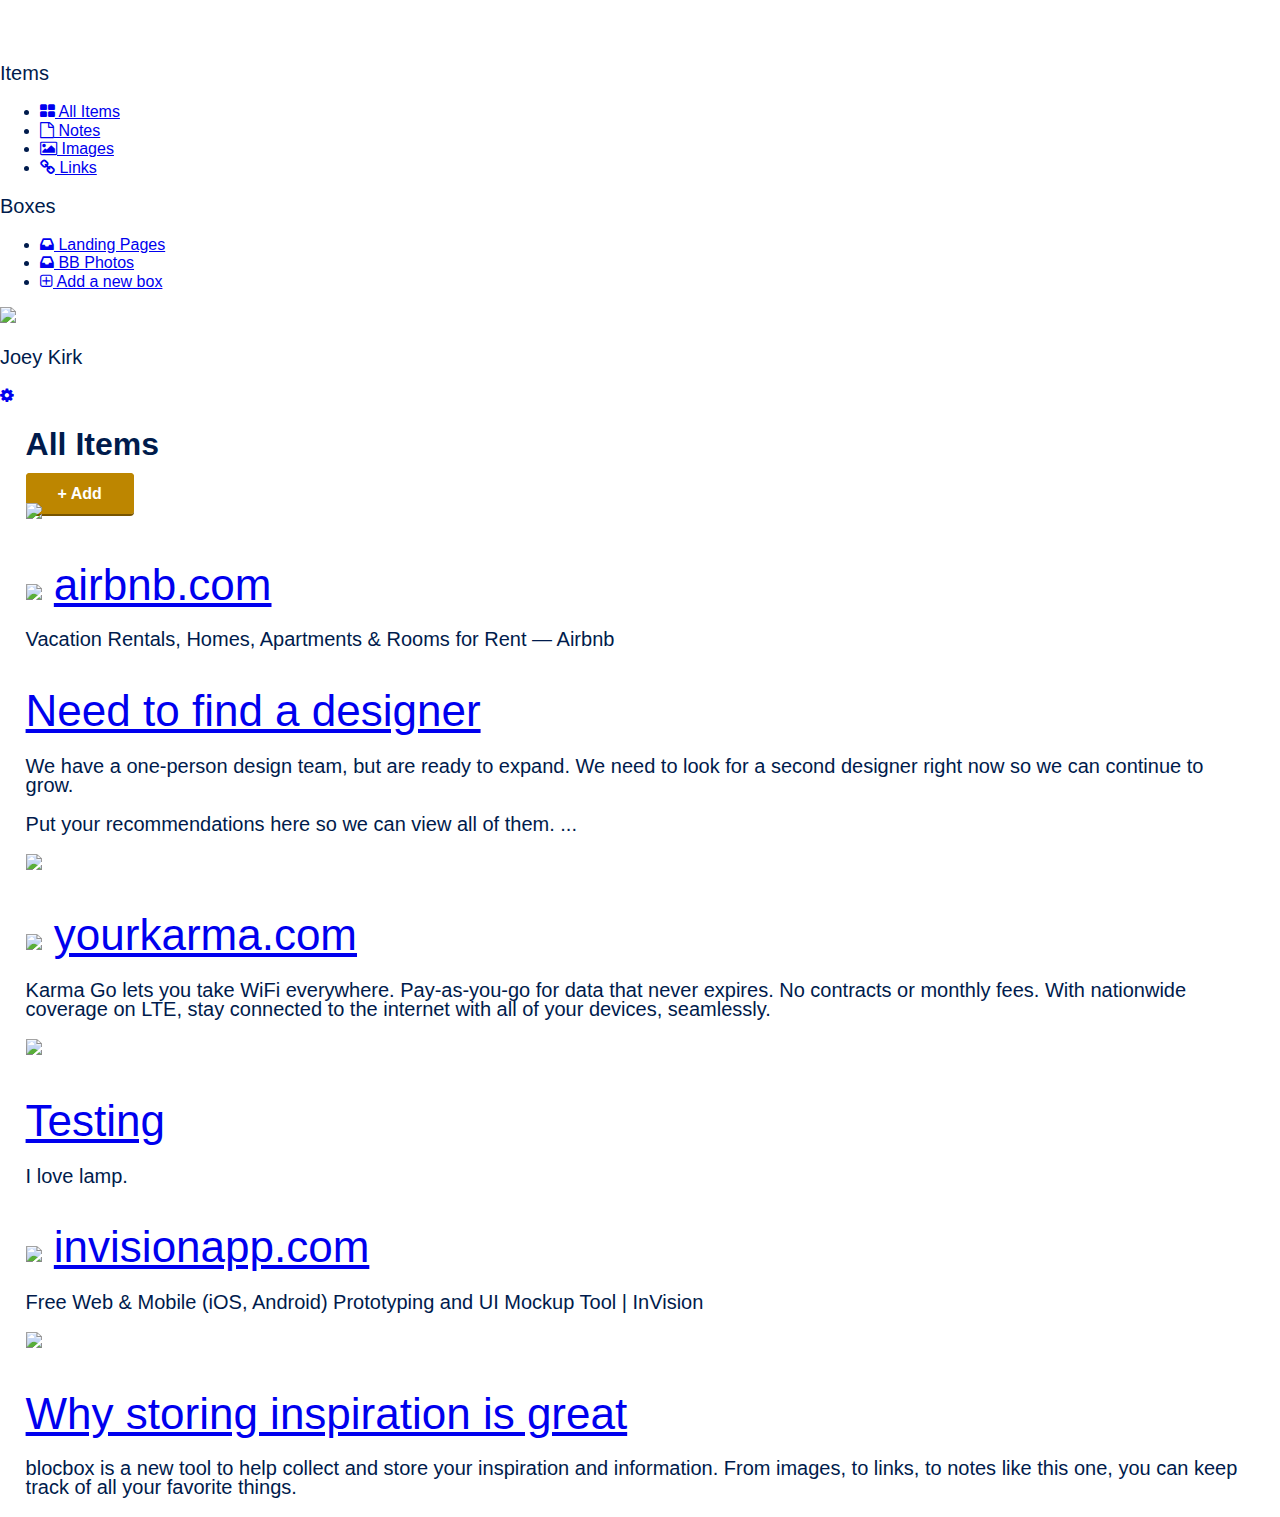
==== dashboard.html @ 877d9476 "Dashboard html completed" ====
<!DOCTYPE html>
<html lang="en-us">
<head>
  <meta http-equiv="X-UA-Compatible" content="IE=Edge">
  <meta name="viewport" content="width=device-width, initial-scale=1">
  <meta charset="UTF-8">

  <title>Dashboard | Blocbox</title>

  <!-- Google Fonts -->
  <link href='http://fonts.googleapis.com/css?family=Lato:300,400,700,300italic,400italic,700italic|Varela+Round' rel='stylesheet' type='text/css'>

  <!-- CSS -->
  <link rel="stylesheet" href="css/normalize.css">
  <link rel="stylesheet" href="css/style.css">
  <link rel="stylesheet" href="css/font-awesome.css">

</head>

<body class="dashboard">
   <!-- LEFT NAV -->
   <nav id="left-nav" class="left-nav">
     <a href="#" class="site-logo"><img src="images/site-logo.png" /></a>
     <div class="items">
       <p>Items</p>
       <ul>
         <li><a href="#"><i class="fa fa-th-large"></i> All Items</a></li>
         <li><a href="#"><i class="fa fa-file-o"></i> Notes</a></li>
         <li><a href="images.html"><i class="fa fa-picture-o"></i> Images</a></li>
         <li><a href="#"><i class="fa fa-link"></i> Links</a></li>
       </ul>
       <p>Boxes</p>
       <ul>
         <li><a href="#"><i class="fa fa-inbox"></i> Landing Pages</a></li>
         <li><a href="#"><i class="fa fa-inbox"></i> BB Photos</a></li>
         <li><a href="#"><i class="fa fa-plus-square-o"></i> Add a new box</a></li>
       </ul>
     </div>
   </nav>

  </div>
  <div class="settings">
    <img src="https://s3.amazonaws.com/uifaces/faces/twitter/jsa/128.jpg">
    <p>Joey Kirk</p>
    <a href="#"><i class="fa fa-cog"></i></a>
  </div>
 </nav>

 <main role="main">
  <!-- Benefits -->
  <section class="content">
    <div class="container">
      <div class="header">
        <h1>All Items</h1>
        <a href="#" class="btn">+ Add</a>
      </div>
    </div>
    <div class="container">
      <div class="content-item">
        <div class="item-box">
          <img src="http://static.pexels.com/wp-content/uploads/2014/11/red-wine-tapas-3540-825x550.jpg">
        </div>
      </div>
      <div class="content-item">
        <div class="item-box">
          <h2><img class="favicon" src="https://www.airbnb.com/favicon.ico"> <a href="#">airbnb.com</a></h2>
          <p>Vacation Rentals, Homes, Apartments &amp; Rooms for Rent &mdash; Airbnb</p>
        </div>
      </div>
      <div class="content-item">
        <div class="item-box">
          <h2><a href="#">Need to find a designer</a></h2>
           <p>We have a one-person design team, but are ready to expand. We need to look for a second designer right now so we can continue to grow.</p>
           <p>Put your recommendations here so we can view all of them. ...</p>
        </div>
      </div>
      <div class="content-item">
        <div class="item-box">
          <img src="http://41.media.tumblr.com/90ef0b4692e0ba4df321674c3572e5ba/tumblr_ndyve8fmFa1tubinno1_r1_1280.jpg">
        </div>
      </div>
      <div class="content-item">
        <div class="item-box">
          <h2><img class="favicon" src="https://www.yourkarma.com/favicon.ico"> <a href="#">yourkarma.com</a></h2>
           <p>Karma Go lets you take WiFi everywhere. Pay-as-you-go for data that never expires. No contracts or
              monthly fees. With nationwide coverage on LTE, stay connected to the internet with all of your
              devices, seamlessly.</p>
        </div>
      </div>
      <div class="content-item">
        <div class="item-box">
         <img src="http://41.media.tumblr.com/0390d80d6c8cc4a7096033182a4bfe8a/tumblr_ndyvukSjNl1tubinno1_1280.jpg">
        </div>
      </div>
      <div class="content-item">
        <div class="item-box">
          <h2><a href="#">Testing</a></h2>
           <p>I love lamp.</p>
        </div>
      </div>
      <div class="content-item">
        <div class="item-box">
          <h2><img class="favicon" src="https://www.invisionapp.com/favicon.ico"> <a href="#">invisionapp.com</a></h2>
           <p>Free Web &amp; Mobile (iOS, Android) Prototyping and UI Mockup Tool | InVision</p>
        </div>
      </div>
      <div class="content-item">
        <div class="item-box">
          <img src="http://41.media.tumblr.com/fddb3f2b0bdf390efd7ea87372e75fa5/tumblr_ndyg3pYbKW1tubinno1_1280.jpg">
        </div>
      </div>
      <div class="content-item">
        <div class="item-box">
          <h2><a href="#">Why storing inspiration is great</a></h2>
           <p>blocbox is a new tool to help collect and store your inspiration and information.
              From images, to links, to notes like this one, you can keep track of all your
              favorite things.</p>
        </div>
      </div>
    </div>
  </section>
</main>

 </body>
</html>
---- css/style.css ----
html, body{
  overflow-x: hidden;
}
body {
  font-family: "Oxygen", Helvetica, sans-serif;
  color:#001B4C;
}
h1, h2, h3, h4, h5, h6 {
   font-family: Avenir, Helvetica, Arial, sans-serif;
}
h2 {
   font-size:44px;
   font-weight: normal;
   margin-bottom: 5px;
 }
 p {
  font-size:20px;
  line-height: 19px;
  font-weight: normal;
}

/* Grid */

.container {
  margin-right: auto;
  margin-left: auto;
  padding-left: 15px;
  padding-right: 15px;
  position: relative;
}
.container:before
.container:after {
  content: " ";
  display: table;
}
.container:after {
  clear: both;
}
.one-half, .one-third, .one-fourth {
  width:96%;
  float:left;
  position:relative;
  min-height: 1px;
  margin:0 2% 20px;
}

@media (min-width: 320px) {
  .container {
    width: 310px;
  }
  .one-half {
    width: 100%;
    float:left;
    position:relative;
    min-height: 1px;
    margin:0 2% -12%;
  }
  .dash {
    width: 100%;
  }
  header .hero h1 {
    font-size:48px;
    font-weight: normal;
    margin:100px 0 0;
  }
  .benefits {
    text-align: center;
    display:block;
    position:relative;
    height: 940px;
  }
}

@media (min-width: 360px) {
  .container {
    width: 340px;
  }
}
@media (min-width: 375px) {
  .container {
    width: 350px;
  }
}
@media (min-width: 414px) {
  .container {
    width: 390px;
  }
}
@media (min-width: 768px) {
  .container {
    width: 750px;
  }
}
@media (min-width: 992px) {
   .container {
     width: 970px;
   }
   .one-half {
     width:96%;
   }
   .one-third {
     width:29.33333%;
   }
   .one-fourth {
     width:21%;
   }
 }
 @media (min-width: 1200px) {
   .container {
     width: 96%;
   }
 }

/* HEADER */
header {
  color:#FFFFFF;
  background:#001B4C;
  background-image: linear-gradient(-206deg, #001B4C 0%,
    #353576 100%);
}
header nav {
  padding:1em 0;
}
header nav ul {
  display:inline;
  text-align: right;
  float:right;
  margin:0;
}
header nav ul > li {
  list-style-type: none;
  display: inline-block;
  margin:0 15px;
}
header nav ul > li.btn-outline {
  padding:10px 15px;
  border:1px solid #FFFFFF;
  border-radius: 4px;
}
header nav ul > li.btn-outline:hover {
  background:#FFFFFF;
}
header nav ul > li > a {
  color:#FFFFFF;
  text-decoration: none;
}
header nav ul > li.btn-outline:hover > a {
  color:#353576;
}
header .hero {
  text-align: left;
  display:block;
  position: relative;
}
header .hero h1 {
  font-size:48px;
  font-weight: normal;
  margin:300px 0 0;
}
header .hero p {
  font-size: 22px;
  line-height: 26px;
  font-weight: 100;
  margin:10px 0 40px;
}
header .hero img {
  display: block;
  margin:3em auto 0;
}
/* BUTTONS */
 .btn {
   border-radius: 4px;
   color:#FFFFFF;
   font-weight: 700;
   text-decoration: none;
   padding:10px 30px;
   background: #BD8600;
   border: 2px solid #BD8600;
   box-shadow: 0px 2px 0px 0px #775400;
 }

 /* BENEFITS */
 .benefits {
   text-align: center;
   display:block;
   position:relative;
   height: 400px;
 }
 .benefits ul {
   margin: 0 auto;
   padding:4em 0;
 }
 .benefits ul li {
   list-style-type: none;
   display: inline-block;
 }
 .benefits i {
   color:#353576;
   font-size:64px;
   margin:0;
   vertical-align: middle;
 }
 .benefits h2 {
   color:#353576;
   font-weight: normal;
 }

 /* PRICING */
.pricing {
  background: #001B4C url("../images/pricebackground.png") top
    center no-repeat;
  background: url("../images/pricebackground.png")
    top center no-repeat, linear-gradient(206deg, #353576 0%, #001B4C 94%);
  background-size:cover;
  text-align: center;
  padding:4em 0;
}
.pricing h2, .pricing p {
  color:#FFFFFF;
}
.pricing ul {
  margin:0 auto;
  padding:2em 0;
}
.pricing ul li {
  list-style-type: none;
}
.box {
   padding:0 15px 15px;
   background: #FFFFFF;
   box-shadow: 0px 2px 4px 0px rgba(0,0,0,0.20);
   min-height: 439px;
   position: relative;
   margin-top: 25px;
 }
 .box.middle {
   min-height: 485px;
   margin-top:0px;
 }
 .box h3 {
   font-family: "Oxygen", Helvetica, Arial, sans-serif;
   font-weight: 600;
   text-transform: uppercase;
   background: #E2E2E2;
   box-shadow: 0px 1px 2px 0px rgba(0,0,0,0.40);
   left:0;
   right:0;
   top:0;
   text-align: center;
   margin:0 -15px 40px;
   padding:10px 0;
 }
 .box h4 {
    font-size:50px;
    font-weight: normal;
    margin:40px 0 10px;
    color:#353576;
  }
  .box h4 span {
    font-size:32px;
    vertical-align: top;
  }
  .box h4 span.month {
    font-family: "Oxygen", Helvetica, Arial, sans-serif;
    font-weight: 100;
    color:#888888;
    font-size:20px;
    vertical-align: middle;
  }
  .box ul li {
    font-size:18px;
    margin-bottom:20px;
    font-weight: 100;
  }
  .box .btn {
  position:absolute;
  bottom:20px;
  left:20px;
  right:20px;
}
.small {
  font-size: 12px;
  color: #FEFEFE;
  line-height: 15px;
  font-style:italic;
}

/* TESTIMONIALS */
.testimonials {
  padding:4em 0;
  text-align: center;
}
.testimonials h2 {
  color:#353576;
}
.testimonials ul li {
  list-style-type: none;
}


/*

AT FIRST ONLY THIS NTH CHILD WORKED BUT THEN ALL OF A SUDDEN THE .STAGGER CLASS
DID WORK AFTER I TRIED DELETING THE ONE-FOURTH CLASS AS AN EXPERIMENT.  I SAW
WHAT A MESS THAT MADE AND PUT IT BACK AND THEN ALL OF A SUDDEN THE CSS AT THE
BOTTOM HERE FOR THE .STAGGER CLASS DID WORK.  WEIRD.

.testimonials ul li:nth-child(even) {
  padding: 20px 0;
}


*/

.call-to-action {
  display:block;
  position:relative;
  height: 500px;
}




.testimonials blockquote {
  color:#FFFFFF;
  text-align: left;
  font-style: italic;
  background:#353576;
  position: relative;
  padding:30px;
  width:auto;
  margin:0;
}
.testimonials blockquote:after {
   top: 100%;
   left: 13%;
   border: solid transparent;
   content: " ";
   height: 0;
   width: 0;
   position: absolute;
   pointer-events: none;
   border-top-color: #353576;
   border-width: 10px;
   margin-left: -10px;
 }
 .testimonials img {
    height: 65px;
    width: 65px;
    border-radius:50%;
    float: left;
    display: inline-block;
    margin:20px 10px 0 0;
  }
  .testimonials p.name {
    float: left;
    display: inline-block;
    text-align: left;
    font-size:13px;
    margin-top: 30px;
  }
 .stagger {
   padding: 20px 0;
 }

 /* FOOTER */
 footer {
   background-color: #001B4C;
   background-image: linear-gradient(to top,
      #353576 0%, #353576 50%, #001B4C 50%, #001B4C 100%);
   color: #FFFFFF;
   height: 150px;
   position: relative;
   overflow: hidden;
   z-index: 0;
 }
 footer p, footer nav ul {
   font-size:14px;
   font-weight:100;
   text-align: center;
   margin: 10px auto 0;
 }
 footer nav ul li {
   list-style-type: none;
   display: inline;
 }
 footer nav ul li a {
   color:#FFFFFF;
   text-decoration: none;
 }
 footer .right-footer-block {
   background-color: transparent;
 }
 footer .logo{
   padding: 2.35em 0;
   margin: 0 auto;
   display: block;
 }

 @media (min-width: 992px){
  footer{
    background-color: #001B4C;
    background-image: linear-gradient(to left,
       #353576 0%, #353576 33.33337%, #001B4C 33.33337%, #001B4C 100%);
    height: 100px;
  }
  footer p, footer nav ul{
    padding: 2em 0;
    text-align: left;
  }
  footer .right-footer-block {
    background-color: #001B4C;
  }
  footer .logo{
    padding: 2em 0 2em 1.5em;
  }
}
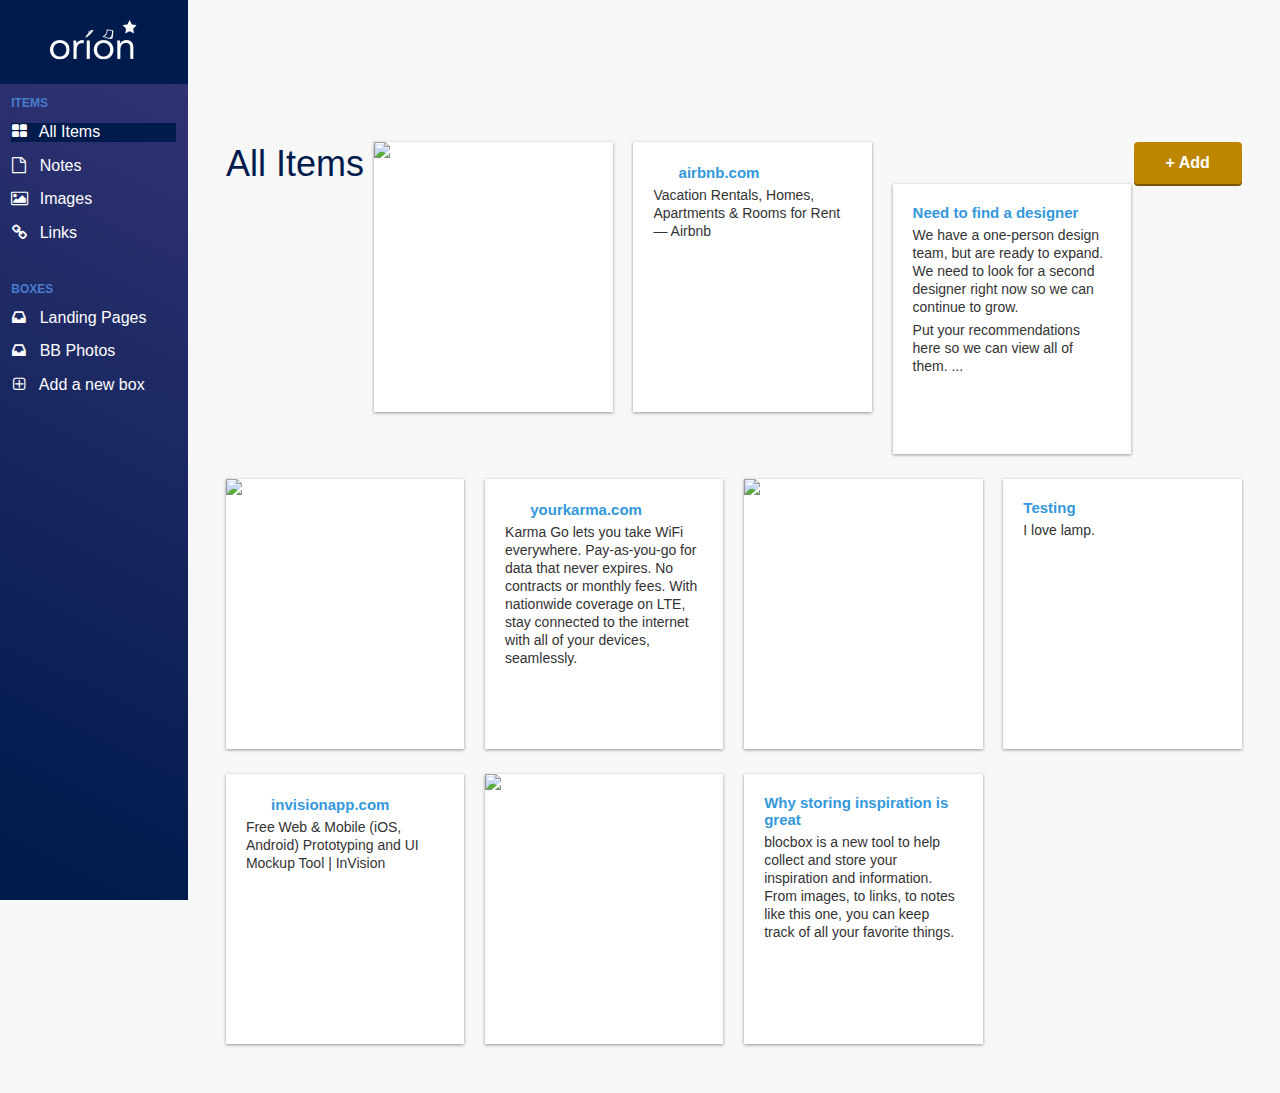
==== commit a2a2a5e5: "Dashboard styling completed" ====
--- a/dashboard.html
+++ b/dashboard.html
@@ -24,7 +24,7 @@
      <div class="items">
        <p>Items</p>
        <ul>
-         <li><a href="#"><i class="fa fa-th-large"></i> All Items</a></li>
+         <li class="active"><a href="#"><i class="fa fa-th-large"></i> All Items</a></li>
          <li><a href="#"><i class="fa fa-file-o"></i> Notes</a></li>
          <li><a href="images.html"><i class="fa fa-picture-o"></i> Images</a></li>
          <li><a href="#"><i class="fa fa-link"></i> Links</a></li>
@@ -37,14 +37,11 @@
        </ul>
      </div>
    </nav>
-
-  </div>
   <div class="settings">
     <img src="https://s3.amazonaws.com/uifaces/faces/twitter/jsa/128.jpg">
     <p>Joey Kirk</p>
     <a href="#"><i class="fa fa-cog"></i></a>
   </div>
- </nav>
 
  <main role="main">
   <!-- Benefits -->
--- a/css/style.css
+++ b/css/style.css
@@ -415,3 +415,211 @@
     padding: 2em 0 2em 1.5em;
   }
 }
+
+/* DASHBOARD */
+
+.dashboard {
+   background:#F7F7F7;
+ }
+
+.active {
+   background: #001B4C;
+}
+  .left-nav {
+    height: 100vh;
+    width:14.66666667%;
+    color:#FFFFFF;
+    background: #001B4C;
+    background-image: linear-gradient(206deg, #353576 0%, #001B4C 94%);
+    float:left;
+    position: fixed;
+    display:block;
+  }
+  .left-nav .site-logo {
+    padding:20px 0;
+    background:#001B4C;
+    display:block;
+    text-align: center;
+  }
+  .left-nav .items {
+    padding:0 6%;
+  }
+  .left-nav .items p {
+    font-weight: 600;
+    text-transform: uppercase;
+    font-size: 12px;
+    color: #487CCC;
+    line-height: 15px;
+  }
+  .left-nav .items ul {
+    margin:0 0 40px;
+    padding:0;
+  }
+  .left-nav .items ul li {
+    list-style-type: none;
+    margin-bottom: 15px;
+  }
+  .left-nav .items ul li a {
+    color:#FFFFFF;
+    text-decoration: none;
+    font-weight: 100;
+  }
+  .left-nav .items ul li a i {
+    width:16px;
+    text-align: center;
+    margin-right:8px;
+  }
+
+  /* LEFT NAVBAR SETTINGS */
+
+.left-nav .settings {
+  position:absolute;
+  background:#22303E;
+  width:100%;
+  bottom:0;
+  left:0;
+  right:0;
+  padding:10px 0;
+}
+.left-nav .settings img {
+  height:35px;
+  width:35px;
+  border-radius: 50%;
+  margin-left:10px;
+  display: inline-block;
+}
+.left-nav .settings p {
+  display: inline-block;
+  vertical-align: top;
+  padding-top: 8px;
+  font-weight: 400;
+  margin:0 0 0 10px;
+}
+.left-nav .settings a {
+  color:#FFFFFF;
+  text-decoration: none;
+  text-align: right;
+  float: right;
+  margin-right:10px;
+  margin-top:8px;
+}
+
+ /* CONTENT */
+ .content {
+   padding:6em 1% 1.5em;
+   float:right;
+   width:98%;
+   position: relative;
+ }
+ .content .header {
+   margin:0 1% 20px;
+ }
+ .content .header h1 {
+   font-family: "Avenir", Helvetica, Arial, sans-serif;
+   font-weight: 100;
+   margin:0 0 30px;
+   font-size: 36px;
+   color: #001B4C;
+   line-height: 44px;
+   float: left;
+   display:inline-block;
+ }
+ .content .header > a {
+   float:right;
+ }
+ .content-item {
+   width:96%;
+   margin:0 2% 25px;
+   float:left;
+   display:block;
+ }
+ .item-box {
+   display:block;
+   height:230px;
+   background: #FFFFFF;
+   box-shadow: 0px 1px 3px 0px rgba(0,0,0,0.40);
+   position: relative;
+   overflow: hidden;
+   padding:20px;
+ }
+
+ /* Larger Mobile Devices */
+  @media (min-width:460px) {
+    .content {
+      padding:1.5em 1%;
+      float:right;
+      width:90%;
+      position: relative;
+    }
+    .content-item {
+      width:46%;
+      margin:0 2% 25px;
+      float:left;
+      display:block;
+    }
+  }
+ /* Tablets */
+  @media (min-width:768px) {
+    .content {
+      padding:1.5em 5%;
+      float:right;
+      width:90%;
+      position: relative;
+    }
+    .content > .container {
+      width:700px;
+    }
+    .content-item {
+      width:31.33333%;
+      margin:0 1% 25px;
+    }
+  }
+ /* Laptops and Desktops */
+  @media (min-width:992px) {
+    .content {
+      padding:1.5em 1%;
+      float:right;
+      width:83.33333333%;
+      position: relative;
+    }
+    .content > .container {
+      width:auto;
+    }
+    .content-item {
+      width:23%;
+      margin:0 1% 25px;
+    }
+  }
+
+  .item-box > img {
+    position:absolute;
+    height:100%;
+    width:auto;
+    top:0;
+    left:0;
+    right:0;
+  }
+  .item-box h2 {
+    font-family: 'Oxygen', Helvetica, Arial, sans-serif;
+    font-weight: 700;
+    font-size: 15px;
+    line-height: 17px;
+    margin:0;
+  }
+  .item-box h2 a {
+    color: #3498DB;
+    text-decoration: none;
+  }
+  .item-box h2 img {
+    width:16px;
+    height:16px;
+    position:relative;
+    top:2px;
+    margin-right:5px;
+  }
+  .item-box p {
+    font-size: 14px;
+    color: #333333;
+    line-height: 18px;
+    margin:5px 0 0;
+  }
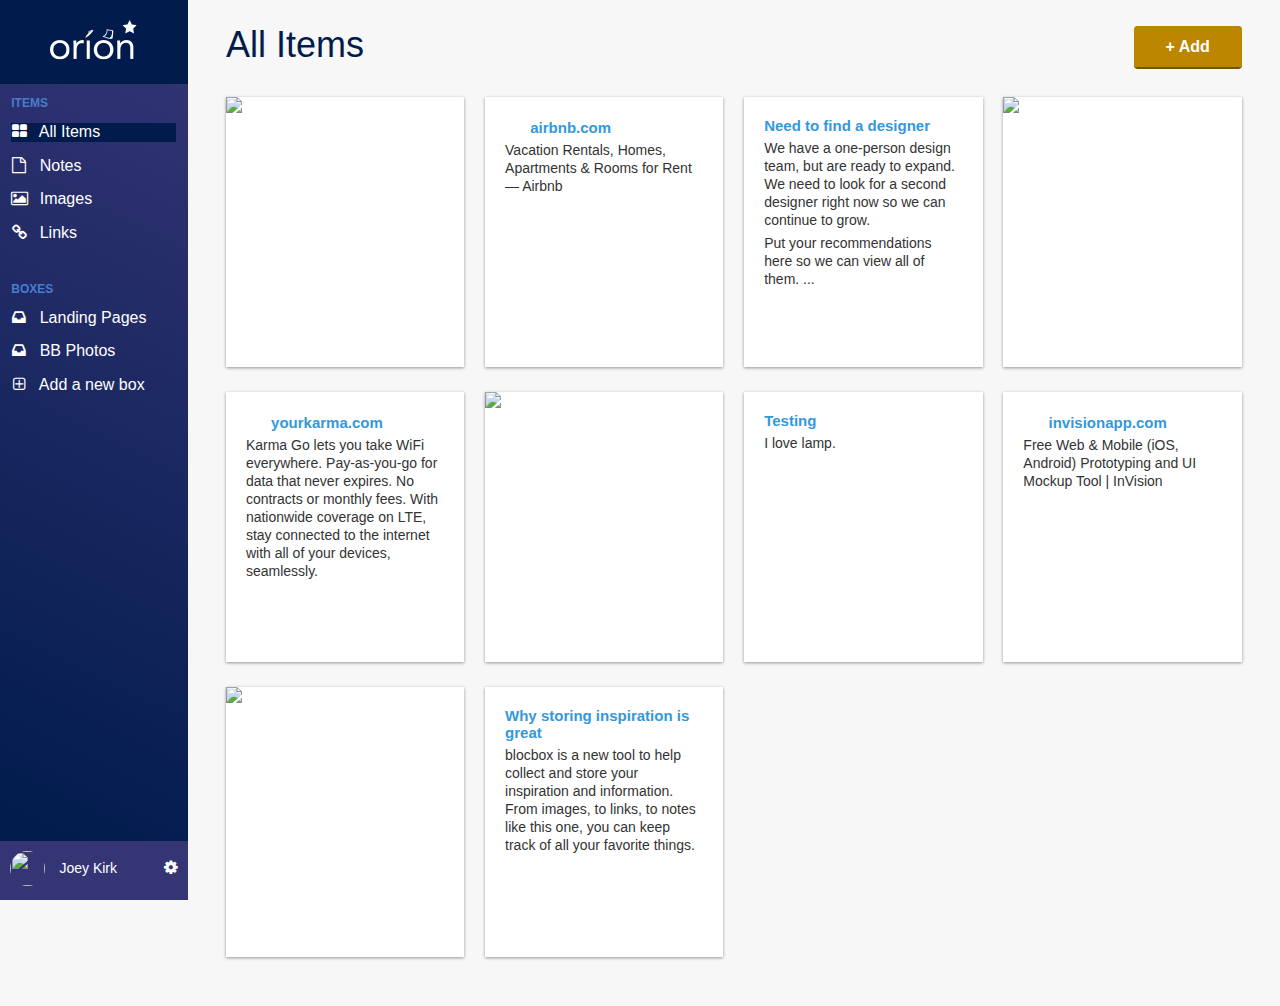
==== commit 4c004419: "Checkpoint 34 work" ====
--- a/dashboard.html
+++ b/dashboard.html
@@ -14,10 +14,13 @@
   <link rel="stylesheet" href="css/normalize.css">
   <link rel="stylesheet" href="css/style.css">
   <link rel="stylesheet" href="css/font-awesome.css">
-
+  <link rel="stylesheet" href="css/dropit.css">
 </head>
 
 <body class="dashboard">
+   <!-- RESPONSIVE NAV -->
+   <a class="hamburger" id="menu" href="#">&#9776;</a>
+
    <!-- LEFT NAV -->
    <nav id="left-nav" class="left-nav">
      <a href="#" class="site-logo"><img src="images/site-logo.png" /></a>
@@ -36,20 +39,29 @@
          <li><a href="#"><i class="fa fa-plus-square-o"></i> Add a new box</a></li>
        </ul>
      </div>
-   </nav>
+
   <div class="settings">
     <img src="https://s3.amazonaws.com/uifaces/faces/twitter/jsa/128.jpg">
     <p>Joey Kirk</p>
     <a href="#"><i class="fa fa-cog"></i></a>
   </div>
-
+</nav>
  <main role="main">
   <!-- Benefits -->
   <section class="content">
     <div class="container">
       <div class="header">
         <h1>All Items</h1>
-        <a href="#" class="btn">+ Add</a>
+        <ul class="menu">
+           <li>
+             <a href="#" class="btn">+ Add</a>
+              <ul>
+                <li><a href="#"><i class="fa fa-file-o"></i> Note</a></li>
+                <li><a href="#"><i class="fa fa-picture-o"></i> Image</a></li>
+                <li><a href="#"><i class="fa fa-link"></i> Link</a></li>
+              </ul>
+            </li>
+          </ul>
       </div>
     </div>
     <div class="container">
@@ -117,6 +129,13 @@
     </div>
   </section>
 </main>
-
+<script src="js/jquery-3.2.1.min.js"></script>
+<script src="js/dropit.js"></script>
+<script type="text/javascript">
+     $(".menu").dropit();
+     $( "#menu" ).click(function() {
+         $("#left-nav").toggleClass("open", 200);
+     });
+   </script>
  </body>
 </html>
--- a/css/style.css
+++ b/css/style.css
@@ -14,7 +14,7 @@
    margin-bottom: 5px;
  }
  p {
-  font-size:20px;
+  font-size:14px;
   line-height: 19px;
   font-weight: normal;
 }
@@ -43,73 +43,6 @@
   min-height: 1px;
   margin:0 2% 20px;
 }
-
-@media (min-width: 320px) {
-  .container {
-    width: 310px;
-  }
-  .one-half {
-    width: 100%;
-    float:left;
-    position:relative;
-    min-height: 1px;
-    margin:0 2% -12%;
-  }
-  .dash {
-    width: 100%;
-  }
-  header .hero h1 {
-    font-size:48px;
-    font-weight: normal;
-    margin:100px 0 0;
-  }
-  .benefits {
-    text-align: center;
-    display:block;
-    position:relative;
-    height: 940px;
-  }
-}
-
-@media (min-width: 360px) {
-  .container {
-    width: 340px;
-  }
-}
-@media (min-width: 375px) {
-  .container {
-    width: 350px;
-  }
-}
-@media (min-width: 414px) {
-  .container {
-    width: 390px;
-  }
-}
-@media (min-width: 768px) {
-  .container {
-    width: 750px;
-  }
-}
-@media (min-width: 992px) {
-   .container {
-     width: 970px;
-   }
-   .one-half {
-     width:96%;
-   }
-   .one-third {
-     width:29.33333%;
-   }
-   .one-fourth {
-     width:21%;
-   }
- }
- @media (min-width: 1200px) {
-   .container {
-     width: 96%;
-   }
- }
 
 /* HEADER */
 header {
@@ -397,24 +330,6 @@
    display: block;
  }
 
- @media (min-width: 992px){
-  footer{
-    background-color: #001B4C;
-    background-image: linear-gradient(to left,
-       #353576 0%, #353576 33.33337%, #001B4C 33.33337%, #001B4C 100%);
-    height: 100px;
-  }
-  footer p, footer nav ul{
-    padding: 2em 0;
-    text-align: left;
-  }
-  footer .right-footer-block {
-    background-color: #001B4C;
-  }
-  footer .logo{
-    padding: 2em 0 2em 1.5em;
-  }
-}
 
 /* DASHBOARD */
 
@@ -425,9 +340,55 @@
 .active {
    background: #001B4C;
 }
+.left-nav {
+   height: 100%;
+   width: 280px;
+   color:#FFFFFF;
+   background: #001B4C;
+   background-image: linear-gradient(206deg, #353576 0%, #001B4C 94%);
+   float:left;
+   position: absolute;
+  -webkit-transition: all 0.3s ease-in-out;
+  -moz-transition: all 0.3s ease-in-out;
+  -o-transition: all 0.3s ease-in-out;
+  transition: all 0.3s ease-in-out;
+  transform: translate(-280px,0);
+    -webkit-transform: translate(-280px,0); /** Chrome & Safari **/
+    -o-transform: translate(-280px,0); /** Opera **/
+    -moz-transform: translate(-280px,0); /** Firefox **/
+}
+.left-nav.open {
+  display:block;
+  width:280px;
+  background: #34495E;
+  background-image: linear-gradient(206deg, #353576 0%, #001b4c 94%);
+  -webkit-transition: all 0.3s ease-in-out;
+  -moz-transition: all 0.3s ease-in-out;
+  -o-transition: all 0.3s ease-in-out;
+  transition: all 0.3s ease-in-out;
+  transform: translate(0,0);
+    -webkit-transform: translate(0,0); /** Chrome & Safari **/
+    -o-transform: translate(0,0); /** Opera **/
+    -moz-transform: translate(0,0); /** Firefox **/
+    z-index: 100;
+}
+.hamburger {
+  position:absolute;
+  z-index: 1000;
+  background:#001b4c;
+  color:#FFF;
+  text-decoration: none;
+  font-size: 22px;
+  padding: 10px 15px;
+  border-radius: 4px;
+  left: 5px;
+  top: 15px;
+}
+
+
   .left-nav {
     height: 100vh;
-    width:14.66666667%;
+    width:14.6666667%;
     color:#FFFFFF;
     background: #001B4C;
     background-image: linear-gradient(206deg, #353576 0%, #001B4C 94%);
@@ -474,7 +435,7 @@
 
 .left-nav .settings {
   position:absolute;
-  background:#22303E;
+  background:#353576;
   width:100%;
   bottom:0;
   left:0;
@@ -492,7 +453,7 @@
   display: inline-block;
   vertical-align: top;
   padding-top: 8px;
-  font-weight: 400;
+  font-weight: 200;
   margin:0 0 0 10px;
 }
 .left-nav .settings a {
@@ -512,7 +473,8 @@
    position: relative;
  }
  .content .header {
-   margin:0 1% 20px;
+   margin:-1px 1% 20px;
+   height: 54px;
  }
  .content .header h1 {
    font-family: "Avenir", Helvetica, Arial, sans-serif;
@@ -543,6 +505,130 @@
    padding:20px;
  }
 
+
+
+
+/* ORIGINAL MEDIA QUERIES */
+
+ @media (min-width: 320px) {
+   .container {
+     width: 310px;
+   }
+   .one-half {
+     width: 100%;
+     float:left;
+     position:relative;
+     min-height: 1px;
+     margin:0 2% -12%;
+   }
+   .dash {
+     width: 100%;
+   }
+   header .hero h1 {
+     font-size:48px;
+     font-weight: normal;
+     margin:100px 0 0;
+   }
+   .benefits {
+     text-align: center;
+     display:block;
+     position:relative;
+     height: 940px;
+   }
+ }
+
+ @media (min-width: 360px) {
+   .container {
+     width: 340px;
+   }
+ }
+ @media (min-width: 375px) {
+   .container {
+     width: 350px;
+   }
+ }
+ /*@media (min-width: 414px) {
+   .container {
+     width: 390px;
+   }
+ }
+ @media (min-width: 768px) {
+   .container {
+     width: 750px;
+   }
+ }*/
+ @media (min-width: 992px) {
+    .container {
+      width: 970px;
+    }
+    .one-half {
+      width:96%;
+    }
+    .one-third {
+      width:29.33333%;
+    }
+    .one-fourth {
+      width:21%;
+    }
+  }
+  @media (min-width: 1200px) {
+    .container {
+      width: 96%;
+    }
+  }
+
+  .item-box > img {
+    position:absolute;
+    height:100%;
+    width:auto;
+    top:0;
+    left:0;
+    right:0;
+  }
+  .item-box h2 {
+    font-family: 'Oxygen', Helvetica, Arial, sans-serif;
+    font-weight: 700;
+    font-size: 15px;
+    line-height: 17px;
+    margin:0;
+  }
+  .item-box h2 a {
+    color: #3498DB;
+    text-decoration: none;
+  }
+  .item-box h2 img {
+    width:16px;
+    height:16px;
+    position:relative;
+    top:2px;
+    margin-right:5px;
+  }
+  .item-box p {
+    font-size: 14px;
+    color: #333333;
+    line-height: 18px;
+    margin:5px 0 0;
+  }
+
+  @media (min-width: 992px){
+   footer{
+     background-color: #001B4C;
+     background-image: linear-gradient(to left,
+        #353576 0%, #353576 33.33337%, #001B4C 33.33337%, #001B4C 100%);
+     height: 100px;
+   }
+   footer p, footer nav ul{
+     padding: 2em 0;
+     text-align: left;
+   }
+   footer .right-footer-block {
+     background-color: #001B4C;
+   }
+   footer .logo{
+     padding: 2em 0 2em 1.5em;
+   }
+ }
+
  /* Larger Mobile Devices */
   @media (min-width:460px) {
     .content {
@@ -558,6 +644,7 @@
       display:block;
     }
   }
+
  /* Tablets */
   @media (min-width:768px) {
     .content {
@@ -574,6 +661,7 @@
       margin:0 1% 25px;
     }
   }
+
  /* Laptops and Desktops */
   @media (min-width:992px) {
     .content {
@@ -589,37 +677,31 @@
       width:23%;
       margin:0 1% 25px;
     }
-  }
-
-  .item-box > img {
-    position:absolute;
-    height:100%;
-    width:auto;
-    top:0;
-    left:0;
-    right:0;
-  }
-  .item-box h2 {
-    font-family: 'Oxygen', Helvetica, Arial, sans-serif;
-    font-weight: 700;
-    font-size: 15px;
-    line-height: 17px;
-    margin:0;
-  }
-  .item-box h2 a {
-    color: #3498DB;
-    text-decoration: none;
-  }
-  .item-box h2 img {
-    width:16px;
-    height:16px;
-    position:relative;
-    top:2px;
-    margin-right:5px;
-  }
-  .item-box p {
-    font-size: 14px;
-    color: #333333;
-    line-height: 18px;
-    margin:5px 0 0;
-  }
+
+
+ @media (min-width:992px) {
+   .left-nav {
+     height: 100vh;
+     width:14.66666667%;
+     color:#FFFFFF;
+     background: #001b4c;
+     background-image: linear-gradient(206deg, #353576 0%, #001b4c 94%);
+     float:left;
+     position: fixed;
+     display:block;
+     transform: translate(0,0);
+     -webkit-transform: translate(0,0); /** Chrome & Safari **/
+     -o-transform: translate(0,0); /** Opera **/
+     -moz-transform: translate(0,0); /** Firefox **/
+   }
+   .left-nav.open {
+     width:14.66666667%;
+     transform: translate(0,0);
+     -webkit-transform: translate(0,0); /** Chrome & Safari **/
+     -o-transform: translate(0,0); /** Opera **/
+     -moz-transform: translate(0,0); /** Firefox **/
+   }
+   .hamburger {
+     display:none;
+   }
+ }
--- a/css/dropit.css
+++ b/css/dropit.css
@@ -0,0 +1,60 @@
+/*
+ * Dropit v1.1.0
+ * http://dev7studios.com/dropit
+ *
+ * Copyright 2012, Dev7studios
+ * Free to use and abuse under the MIT license.
+ * http://www.opensource.org/licenses/mit-license.php
+ */
+
+/* These styles assume you are using ul and li */
+.dropit {
+    list-style: none;
+	padding: 0;
+  margin: 15px 0 0;
+  float:right;
+  display:inline-block;
+}
+.dropit .dropit-trigger { position: relative; }
+.dropit .dropit-submenu {
+    position: absolute;
+    top: 100%;
+    right: 0; /* dropdown left or right */
+    z-index: 1000;
+    display: none;
+    min-width: 100px;
+    list-style: none;
+	  padding: 20px;
+	  margin: 20px 0 0;
+}
+.dropit .dropit-open .dropit-submenu {
+    display: block;
+    background: #FFFFFF;
+    box-shadow: 0px 2px 4px 0px rgba(0,0,0,0.30);
+    border-radius: 4px;
+}
+.dropit .dropit-open .dropit-submenu:after {
+  content: " ";
+  position: absolute;
+  border-style: solid;
+  border-width: 0 8px 8px;
+  border-color: #FFFFFF transparent;
+  display: block;
+  width: 0;
+  z-index: 1;
+  top: -8px;
+  right: 10px;
+ }
+ .dropit .dropit-open .dropit-submenu li {
+  display: block;
+  margin-bottom: 20px;
+ }
+ .dropit .dropit-open .dropit-submenu li:last-child {
+  margin-bottom: 0px;
+ }
+ .dropit .dropit-open .dropit-submenu li a {
+  color:#001b4c;
+  text-decoration: none;
+  font-family: "Oxygen", Helvetica, Arial, sans-serif;
+  font-weight:100;
+ }
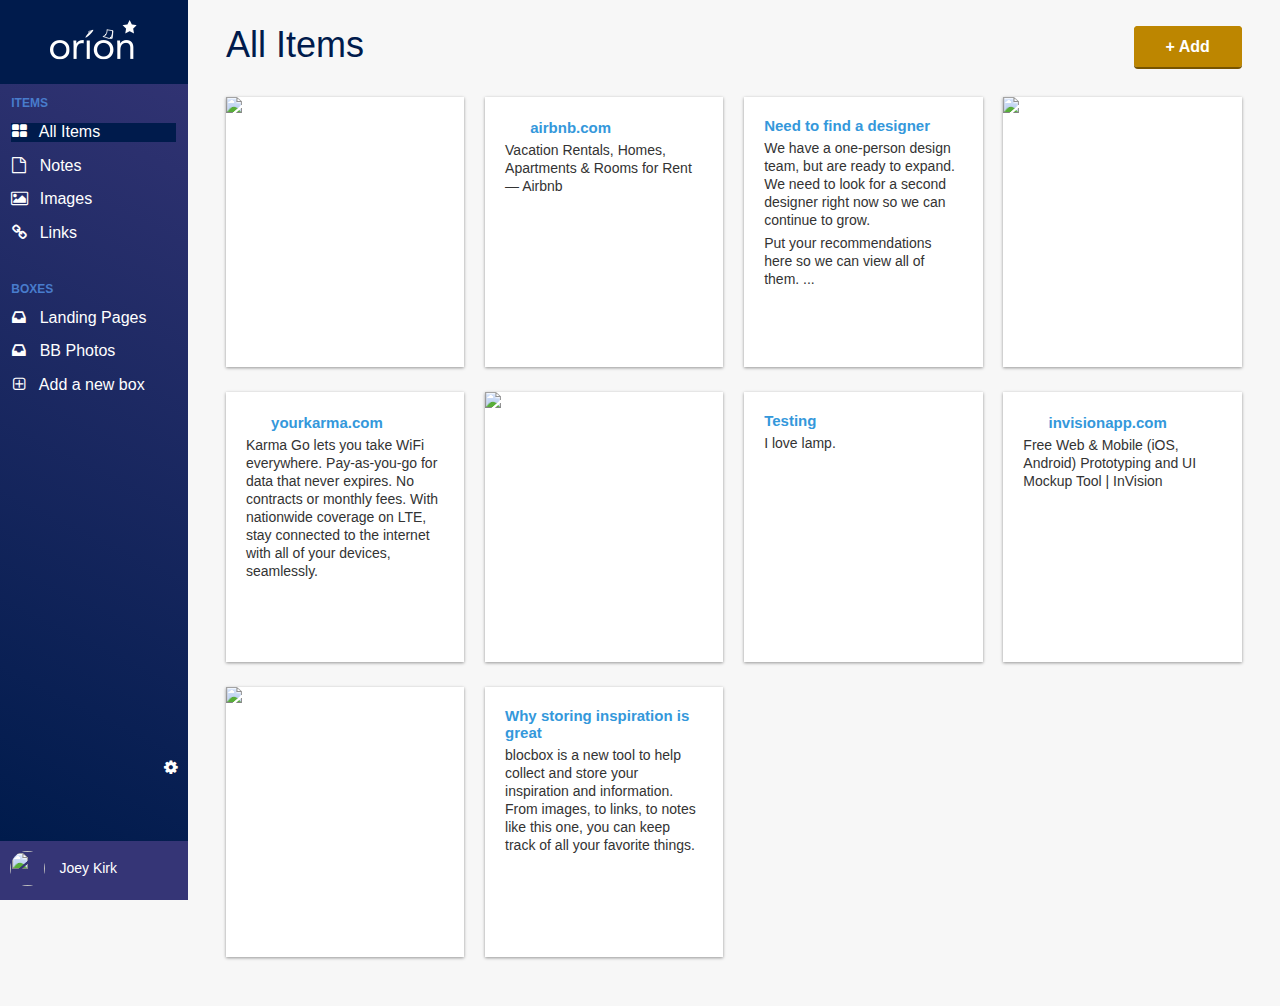
==== commit 50cbbc26: "More checkpoint 34" ====
--- a/dashboard.html
+++ b/dashboard.html
@@ -43,10 +43,21 @@
   <div class="settings">
     <img src="https://s3.amazonaws.com/uifaces/faces/twitter/jsa/128.jpg">
     <p>Joey Kirk</p>
-    <a href="#"><i class="fa fa-cog"></i></a>
+    <ul class="menu setmenu" >
+       <li>
+         <a href="#"><i class="fa fa-cog"></i></a>
+          <ul>
+            <li><a href="#"><i class="fa fa-cog"></i> Account Settings</a></li>
+            <li><a href="#"><i class="fa fa-group"></i> Collaborators</a></li>
+            <li><a href="#"><i class="fa fa-sign-out"></i> Sign out</a></li>
+         </ul>
+       </li>
+    </ul>
   </div>
 </nav>
- <main role="main">
+
+
+<main role="main">
   <!-- Benefits -->
   <section class="content">
     <div class="container">
@@ -133,9 +144,10 @@
 <script src="js/dropit.js"></script>
 <script type="text/javascript">
      $(".menu").dropit();
+     $(".setmenu").dropit();
      $( "#menu" ).click(function() {
          $("#left-nav").toggleClass("open", 200);
      });
-   </script>
+  </script>
  </body>
 </html>
--- a/css/style.css
+++ b/css/style.css
@@ -521,7 +521,7 @@
      min-height: 1px;
      margin:0 2% -12%;
    }
-   .dash {
+   #dash img{
      width: 100%;
    }
    header .hero h1 {
@@ -557,77 +557,8 @@
      width: 750px;
    }
  }*/
- @media (min-width: 992px) {
-    .container {
-      width: 970px;
-    }
-    .one-half {
-      width:96%;
-    }
-    .one-third {
-      width:29.33333%;
-    }
-    .one-fourth {
-      width:21%;
-    }
-  }
-  @media (min-width: 1200px) {
-    .container {
-      width: 96%;
-    }
-  }
-
-  .item-box > img {
-    position:absolute;
-    height:100%;
-    width:auto;
-    top:0;
-    left:0;
-    right:0;
-  }
-  .item-box h2 {
-    font-family: 'Oxygen', Helvetica, Arial, sans-serif;
-    font-weight: 700;
-    font-size: 15px;
-    line-height: 17px;
-    margin:0;
-  }
-  .item-box h2 a {
-    color: #3498DB;
-    text-decoration: none;
-  }
-  .item-box h2 img {
-    width:16px;
-    height:16px;
-    position:relative;
-    top:2px;
-    margin-right:5px;
-  }
-  .item-box p {
-    font-size: 14px;
-    color: #333333;
-    line-height: 18px;
-    margin:5px 0 0;
-  }
-
-  @media (min-width: 992px){
-   footer{
-     background-color: #001B4C;
-     background-image: linear-gradient(to left,
-        #353576 0%, #353576 33.33337%, #001B4C 33.33337%, #001B4C 100%);
-     height: 100px;
-   }
-   footer p, footer nav ul{
-     padding: 2em 0;
-     text-align: left;
-   }
-   footer .right-footer-block {
-     background-color: #001B4C;
-   }
-   footer .logo{
-     padding: 2em 0 2em 1.5em;
-   }
- }
+
+
 
  /* Larger Mobile Devices */
   @media (min-width:460px) {
@@ -663,23 +594,33 @@
   }
 
  /* Laptops and Desktops */
-  @media (min-width:992px) {
-    .content {
-      padding:1.5em 1%;
-      float:right;
-      width:83.33333333%;
-      position: relative;
-    }
-    .content > .container {
-      width:auto;
-    }
-    .content-item {
-      width:23%;
-      margin:0 1% 25px;
-    }
-
-
  @media (min-width:992px) {
+   .content {
+     padding:1.5em 1%;
+     float:right;
+     width:83.33333333%;
+     position: relative;
+   }
+   .content > .container {
+     width:auto;
+   }
+   .content-item {
+     width:23%;
+     margin:0 1% 25px;
+   }
+   .container {
+     width: 970px;
+   }
+   .one-half {
+     width:96%;
+   }
+   .one-third {
+     width:29.33333%;
+   }
+   .one-fourth {
+     width:21%;
+   }
+
    .left-nav {
      height: 100vh;
      width:14.66666667%;
@@ -704,4 +645,59 @@
    .hamburger {
      display:none;
    }
- }
+   footer{
+     background-color: #001B4C;
+     background-image: linear-gradient(to left,
+        #353576 0%, #353576 33.33337%, #001B4C 33.33337%, #001B4C 100%);
+     height: 100px;
+   }
+   footer p, footer nav ul{
+     padding: 2em 0;
+     text-align: left;
+   }
+   footer .right-footer-block {
+     background-color: #001B4C;
+   }
+   footer .logo{
+     padding: 2em 0 2em 1.5em;
+   }
+ }
+
+ @media (min-width: 1200px) {
+   .container {
+     width: 96%;
+   }
+
+ .item-box > img {
+   position:absolute;
+   height:100%;
+   width:auto;
+   top:0;
+   left:0;
+   right:0;
+ }
+ .item-box h2 {
+   font-family: 'Oxygen', Helvetica, Arial, sans-serif;
+   font-weight: 700;
+   font-size: 15px;
+   line-height: 17px;
+   margin:0;
+ }
+ .item-box h2 a {
+   color: #3498DB;
+   text-decoration: none;
+ }
+ .item-box h2 img {
+   width:16px;
+   height:16px;
+   position:relative;
+   top:2px;
+   margin-right:5px;
+ }
+ .item-box p {
+   font-size: 14px;
+   color: #333333;
+   line-height: 18px;
+   margin:5px 0 0;
+ }
+}
--- a/css/dropit.css
+++ b/css/dropit.css
@@ -18,7 +18,7 @@
 .dropit .dropit-trigger { position: relative; }
 .dropit .dropit-submenu {
     position: absolute;
-    top: 100%;
+    top: 110%;
     right: 0; /* dropdown left or right */
     z-index: 1000;
     display: none;
@@ -45,6 +45,7 @@
   top: -8px;
   right: 10px;
  }
+
  .dropit .dropit-open .dropit-submenu li {
   display: block;
   margin-bottom: 20px;
@@ -58,3 +59,8 @@
   font-family: "Oxygen", Helvetica, Arial, sans-serif;
   font-weight:100;
  }
+ .setmenu {
+  border-width: 8px 8px 0 8px;
+  margin: -100px 0 0;
+  top: 134px;
+ }
